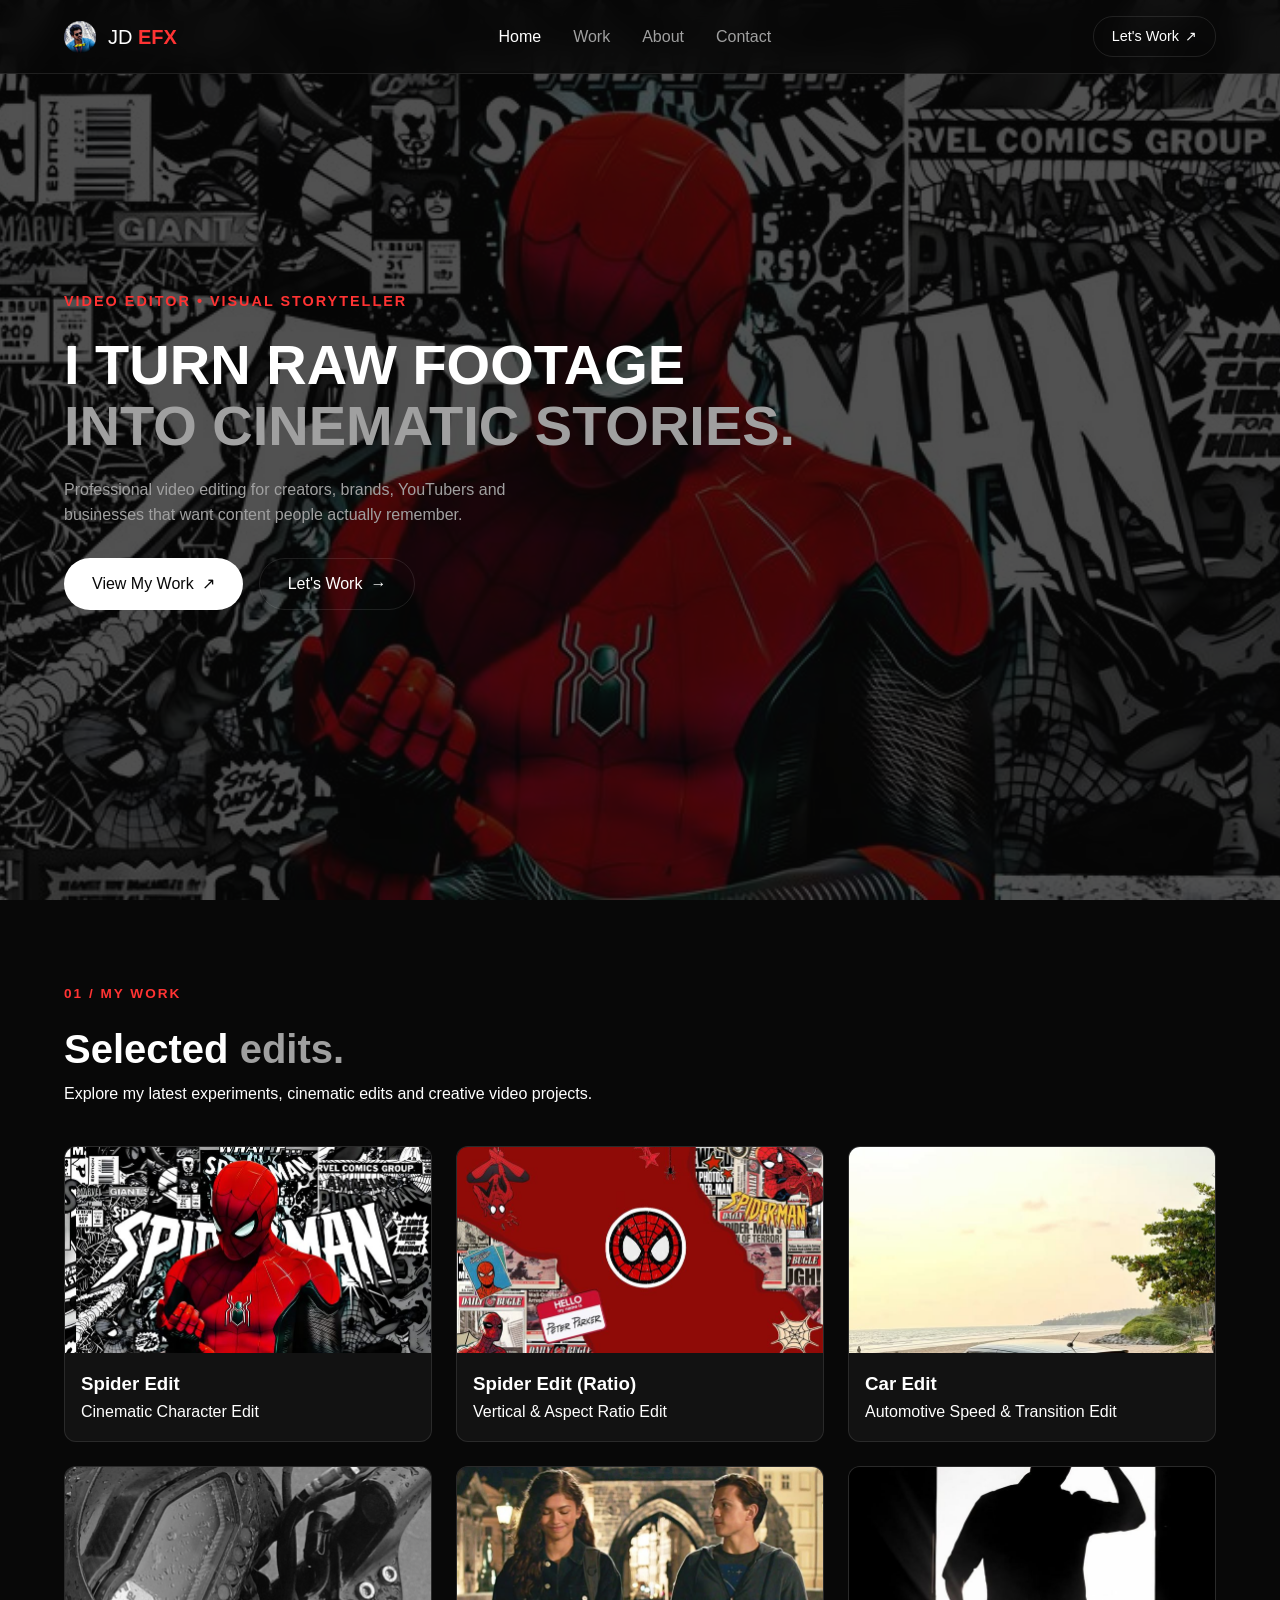
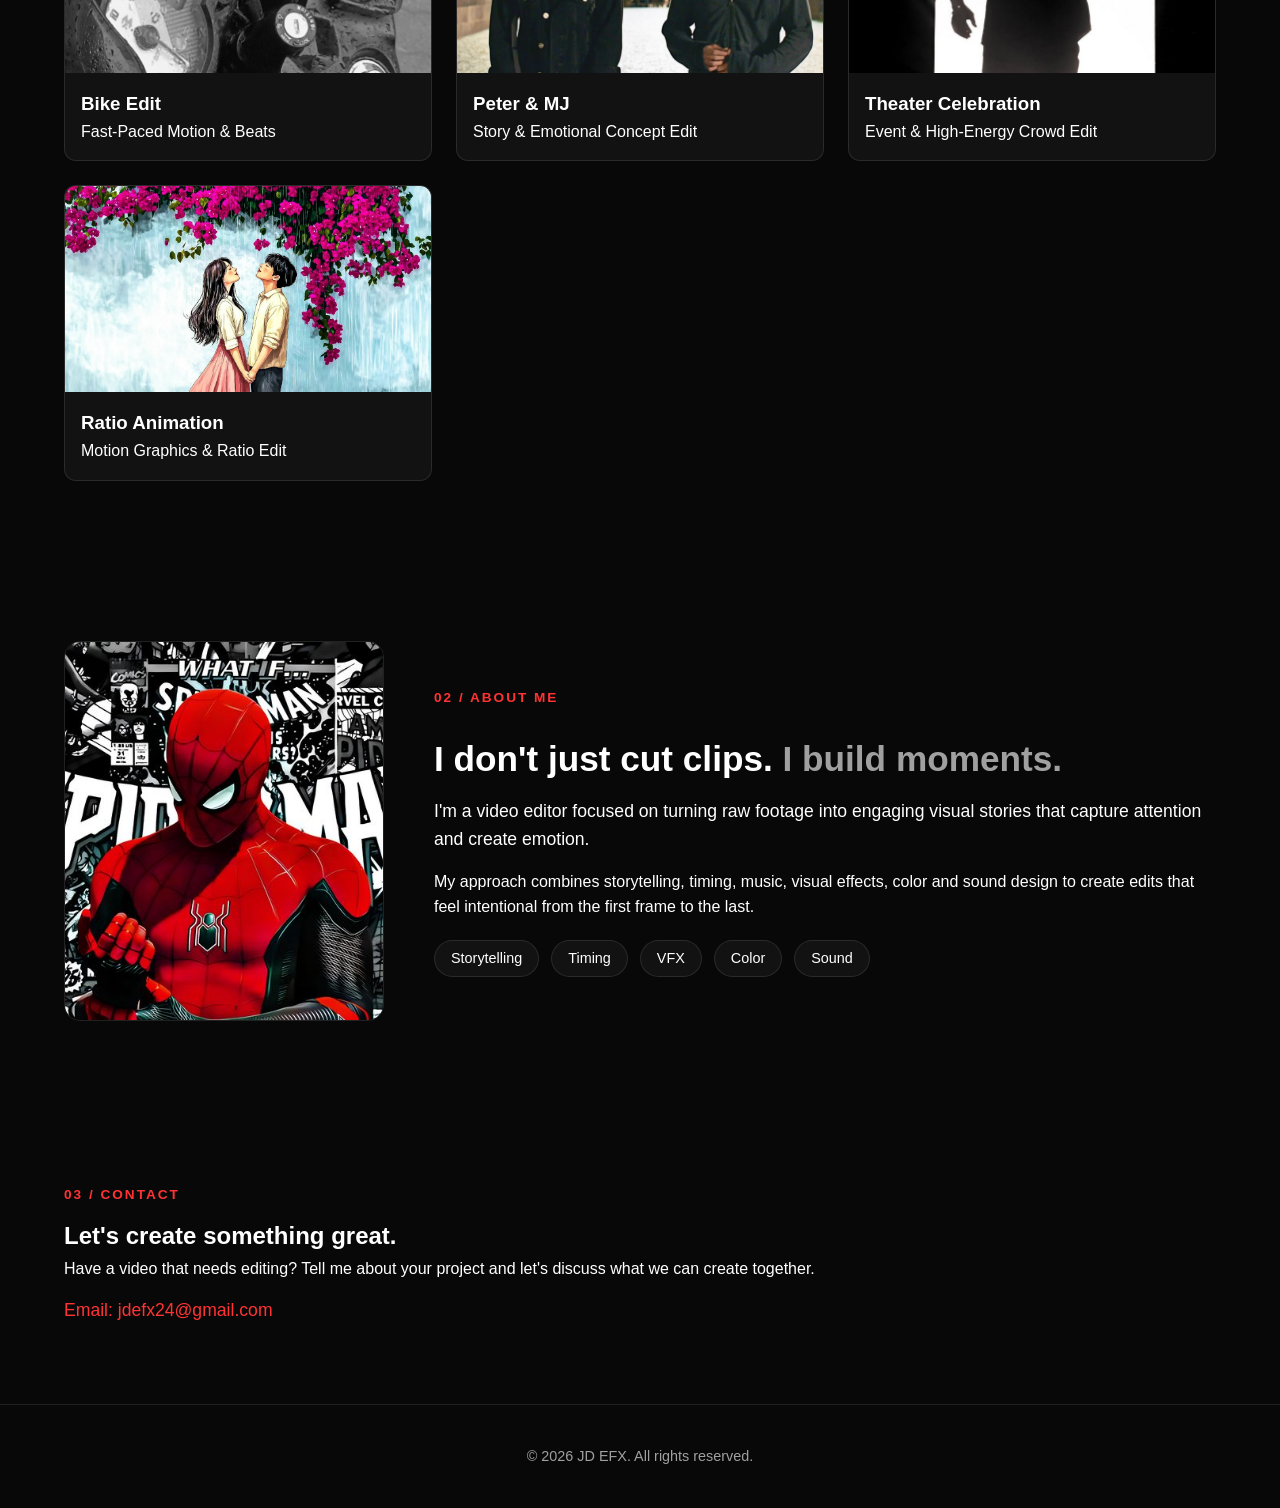
==== index.html @ 3ddc5d48 "My first upload" ====
<!DOCTYPE html>
<html lang="en">
<head>
    <meta charset="UTF-8">
    <meta name="viewport" content="width=device-width, initial-scale=1.0">
    <meta name="description" content="Professional video editor portfolio showcasing cinematic edits, reels, VFX, YouTube editing and visual storytelling.">
    <meta name="theme-color" content="#080808">
    <title>JD EFX — Video Editor & Visual Storyteller</title>
    <link rel="stylesheet" href="style.css">
</head>

<body>

    <!-- PRELOADER -->
    <div class="preloader" id="preloader">
        <div class="loader">
            <span></span>
            <span></span>
            <span></span>
        </div>
    </div>

    <!-- NAVIGATION -->
    <header class="site-header">
        <nav class="navbar container" aria-label="Main navigation">
            <a href="#home" class="brand">
                <img src="images/logo.png" alt="JD EFX Logo" class="brand-logo" onerror="this.style.display='none'">
                <span class="brand-name">JD <strong>EFX</strong></span>
            </a>

            <div class="nav-links" id="navLinks">
                <a href="#home" class="nav-link active">Home</a>
                <a href="#work" class="nav-link">Work</a>
                <a href="#about" class="nav-link">About</a>
                <a href="#contact" class="nav-link">Contact</a>
            </div>

            <a href="#contact" class="nav-cta">
                Let's Work <span>↗</span>
            </a>
        </nav>
    </header>

    <main>
        <!-- HERO SECTION -->
        <section class="hero" id="home">
            <div class="hero-video">
                <video autoplay muted loop playsinline preload="metadata" poster="images/thumbnails/spideredit.jpg">
                    <source src="videos/spideredit.mp4" type="video/mp4">
                </video>
            </div>
            <div class="hero-overlay"></div>

            <div class="hero-content container">
                <div class="hero-eyebrow">
                    VIDEO EDITOR • VISUAL STORYTELLER
                </div>

                <h1 class="hero-title">
                    I TURN RAW FOOTAGE
                    <span>INTO CINEMATIC STORIES.</span>
                </h1>

                <p class="hero-description">
                    Professional video editing for creators, brands, YouTubers and businesses that want content people actually remember.
                </p>

                <div class="hero-actions">
                    <a href="#work" class="btn btn-primary">
                        View My Work <span>↗</span>
                    </a>
                    <a href="#contact" class="btn btn-outline">
                        Let's Work <span>→</span>
                    </a>
                </div>
            </div>
        </section>

        <!-- PORTFOLIO / WORK -->
        <section class="section portfolio-section" id="work">
            <div class="container">
                <div class="section-heading">
                    <div>
                        <span class="section-label">01 / MY WORK</span>
                        <h2>Selected <span>edits.</span></h2>
                    </div>
                    <p>Explore my latest experiments, cinematic edits and creative video projects.</p>
                </div>

                <!-- Portfolio Grid -->
                <div class="portfolio-grid">
                    
                    <!-- 1. Spider Edit -->
                    <article class="video-card">
                        <div class="video-card-media video-trigger" data-video="videos/spideredit.mp4" data-title="Spider Edit">
                            <img src="images/thumbnails/spideredit.jpg" alt="Spider Edit thumbnail" loading="lazy">
                            <div class="card-play">▶</div>
                        </div>
                        <div class="video-card-info">
                            <div>
                                <h3>Spider Edit</h3>
                                <p>Cinematic Character Edit</p>
                            </div>
                        </div>
                    </article>

                    <!-- 2. Spider Edit Ratio -->
                    <article class="video-card">
                        <div class="video-card-media video-trigger" data-video="videos/spidereditratio.mp4" data-title="Spider Edit (Ratio)">
                            <img src="images/thumbnails/spidereditratio.jpg" alt="Spider Edit Ratio thumbnail" loading="lazy">
                            <div class="card-play">▶</div>
                        </div>
                        <div class="video-card-info">
                            <div>
                                <h3>Spider Edit (Ratio)</h3>
                                <p>Vertical & Aspect Ratio Edit</p>
                            </div>
                        </div>
                    </article>

                    <!-- 3. Car Edit -->
                    <article class="video-card">
                        <div class="video-card-media video-trigger" data-video="videos/caredit.mp4" data-title="Car Edit">
                            <img src="images/thumbnails/caredit.jpg" alt="Car Edit thumbnail" loading="lazy">
                            <div class="card-play">▶</div>
                        </div>
                        <div class="video-card-info">
                            <div>
                                <h3>Car Edit</h3>
                                <p>Automotive Speed & Transition Edit</p>
                            </div>
                        </div>
                    </article>

                    <!-- 4. Bike Edit -->
                    <article class="video-card">
                        <div class="video-card-media video-trigger" data-video="videos/bikeedit.mp4" data-title="Bike Edit">
                            <img src="images/thumbnails/bikeedit.jpg" alt="Bike Edit thumbnail" loading="lazy">
                            <div class="card-play">▶</div>
                        </div>
                        <div class="video-card-info">
                            <div>
                                <h3>Bike Edit</h3>
                                <p>Fast-Paced Motion & Beats</p>
                            </div>
                        </div>
                    </article>

                    <!-- 5. Peter & MJ -->
                    <article class="video-card">
                        <div class="video-card-media video-trigger" data-video="videos/peterandmj.mp4" data-title="Peter & MJ">
                            <img src="images/thumbnails/peterandmj.jpg" alt="Peter and MJ thumbnail" loading="lazy">
                            <div class="card-play">▶</div>
                        </div>
                        <div class="video-card-info">
                            <div>
                                <h3>Peter & MJ</h3>
                                <p>Story & Emotional Concept Edit</p>
                            </div>
                        </div>
                    </article>

                    <!-- 6. Jananayagan Celebration -->
                    <article class="video-card">
                        <div class="video-card-media video-trigger" data-video="videos/jananayagantheatercelebration.mp4" data-title="Jananayagan Celebration">
                            <img src="images/thumbnails/jananayagantheatercelebration.jpg" alt="Theater Celebration thumbnail" loading="lazy">
                            <div class="card-play">▶</div>
                        </div>
                        <div class="video-card-info">
                            <div>
                                <h3>Theater Celebration</h3>
                                <p>Event & High-Energy Crowd Edit</p>
                            </div>
                        </div>
                    </article>

                    <!-- 7. Ratio Animation -->
                    <article class="video-card">
                        <div class="video-card-media video-trigger" data-video="videos/ratioanimation.mp4" data-title="Ratio Animation">
                            <img src="images/thumbnails/ratioanimation.jpg" alt="Ratio Animation thumbnail" loading="lazy">
                            <div class="card-play">▶</div>
                        </div>
                        <div class="video-card-info">
                            <div>
                                <h3>Ratio Animation</h3>
                                <p>Motion Graphics & Ratio Edit</p>
                            </div>
                        </div>
                    </article>

                </div>
            </div>
        </section>

        <!-- ABOUT SECTION -->
        <section class="section about-section" id="about">
            <div class="container about-grid">
                <div class="about-visual">
                    <div class="about-image">
                        <img src="images/thumbnails/spideredit.jpg" alt="Video editor profile photo" loading="lazy">
                    </div>
                </div>

                <div class="about-content">
                    <span class="section-label">02 / ABOUT ME</span>
                    <h2>I don't just cut clips. <span>I build moments.</span></h2>
                    <p class="about-lead">I'm a video editor focused on turning raw footage into engaging visual stories that capture attention and create emotion.</p>
                    <p>My approach combines storytelling, timing, music, visual effects, color and sound design to create edits that feel intentional from the first frame to the last.</p>
                    
                    <div class="about-skills">
                        <span>Storytelling</span>
                        <span>Timing</span>
                        <span>VFX</span>
                        <span>Color</span>
                        <span>Sound</span>
                    </div>
                </div>
            </div>
        </section>

        <!-- CONTACT SECTION -->
        <section class="section contact-section" id="contact">
            <div class="container contact-grid">
                <div class="contact-info">
                    <span class="section-label">03 / CONTACT</span>
                    <h2>Let's create <span>something great.</span></h2>
                    <p>Have a video that needs editing? Tell me about your project and let's discuss what we can create together.</p>

                    <div class="contact-details">
                        <a href="mailto:jdefx24@gmail.com">
                            <span>Email:</span> jdefx24@gmail.com
                        </a>
                    </div>
                </div>
            </div>
        </section>
    </main>

    <!-- FOOTER -->
    <footer class="footer">
        <div class="container">
            <p>© 2026 JD EFX. All rights reserved.</p>
        </div>
    </footer>

    <!-- VIDEO MODAL -->
    <div class="video-modal" id="videoModal" aria-hidden="true">
        <div class="modal-backdrop" id="modalBackdrop"></div>
        <div class="modal-container" role="dialog" aria-modal="true" aria-labelledby="modalTitle">
            <div class="modal-header">
                <h2 id="modalTitle">Video Project</h2>
                <button class="modal-close" id="modalClose" aria-label="Close video" type="button">×</button>
            </div>
            <div class="modal-video-wrapper">
                <video id="modalVideo" controls playsinline preload="metadata">
                    <source src="" type="video/mp4">
                    Your browser does not support the video tag.
                </video>
            </div>
        </div>
    </div>

    <script src="script.js" defer></script>
</body>
</html>
---- style.css ----
:root {
    --bg-main: #080808;
    --bg-card: #121212;
    --text-primary: #ffffff;
    --text-secondary: #a0a0a0;
    --accent: #ff3333;
    --border-color: rgba(255, 255, 255, 0.1);
    --font-main: -apple-system, BlinkMacSystemFont, 'Segoe UI', Roboto, Oxygen, sans-serif;
    --transition-fast: 0.2s ease;
    --transition-normal: 0.3s ease;
}

*, *::before, *::after {
    box-sizing: border-box;
    margin: 0;
    padding: 0;
}

html {
    scroll-behavior: smooth;
    font-size: 16px;
}

body {
    background-color: var(--bg-main);
    color: var(--text-primary);
    font-family: var(--font-main);
    line-height: 1.6;
    overflow-x: hidden;
}

a {
    color: inherit;
    text-decoration: none;
}

img, video {
    max-width: 100%;
    height: auto;
    display: block;
}

button {
    cursor: pointer;
    border: none;
    background: none;
    font-family: inherit;
    color: inherit;
}

.container {
    width: 100%;
    max-width: 1200px;
    margin: 0 auto;
    padding: 0 24px;
}

.section {
    padding: 80px 0;
}

.section-label {
    display: inline-block;
    font-size: 0.85rem;
    letter-spacing: 2px;
    color: var(--accent);
    margin-bottom: 12px;
    font-weight: 600;
}

.section-heading h2 {
    font-size: 2.5rem;
    font-weight: 700;
}

.section-heading h2 span {
    color: var(--text-secondary);
}

/* NAVIGATION */
.site-header {
    position: fixed;
    top: 0;
    left: 0;
    width: 100%;
    z-index: 1000;
    background: rgba(8, 8, 8, 0.85);
    backdrop-filter: blur(12px);
    border-bottom: 1px solid var(--border-color);
    padding: 16px 0;
}

.navbar {
    display: flex;
    align-items: center;
    justify-content: space-between;
}

.brand {
    display: flex;
    align-items: center;
    gap: 12px;
}

.brand-logo {
    height: 32px;
    width: auto;
    object-fit: contain;
}

.brand-name {
    font-size: 1.25rem;
    font-weight: 500;
}

.brand-name strong {
    color: var(--accent);
}

.nav-links {
    display: flex;
    gap: 32px;
}

.nav-link {
    color: var(--text-secondary);
    transition: var(--transition-fast);
}

.nav-link:hover, .nav-link.active {
    color: var(--text-primary);
}

.nav-cta {
    display: inline-flex;
    align-items: center;
    gap: 6px;
    padding: 8px 18px;
    border: 1px solid var(--border-color);
    border-radius: 20px;
    font-size: 0.9rem;
    transition: var(--transition-fast);
}

.nav-cta:hover {
    border-color: var(--accent);
    color: var(--accent);
}

/* HERO SECTION */
.hero {
    position: relative;
    height: 100vh;
    min-height: 600px;
    display: flex;
    align-items: center;
}

.hero-video {
    position: absolute;
    inset: 0;
    z-index: 1;
}

.hero-video video {
    width: 100%;
    height: 100%;
    object-fit: cover;
}

.hero-overlay {
    position: absolute;
    inset: 0;
    background: rgba(8, 8, 8, 0.7);
    z-index: 2;
}

.hero-content {
    position: relative;
    z-index: 3;
}

.hero-eyebrow {
    color: var(--accent);
    font-size: 0.9rem;
    letter-spacing: 2px;
    font-weight: 600;
}

.hero-title {
    font-size: 3.5rem;
    font-weight: 800;
    line-height: 1.1;
    margin: 20px 0;
}

.hero-title span {
    display: block;
    color: var(--text-secondary);
}

.hero-description {
    max-width: 500px;
    color: var(--text-secondary);
    margin-bottom: 30px;
}

.hero-actions {
    display: flex;
    gap: 16px;
}

.btn {
    padding: 12px 28px;
    border-radius: 30px;
    font-weight: 500;
    display: inline-flex;
    align-items: center;
    gap: 8px;
    transition: var(--transition-fast);
}

.btn-primary {
    background: var(--text-primary);
    color: var(--bg-main);
}

.btn-primary:hover {
    background: var(--accent);
    color: #fff;
}

.btn-outline {
    border: 1px solid var(--border-color);
}

.btn-outline:hover {
    border-color: var(--text-primary);
}

/* PORTFOLIO GRID */
.portfolio-grid {
    display: grid;
    grid-template-columns: repeat(auto-fill, minmax(300px, 1fr));
    gap: 24px;
    margin-top: 40px;
}

.video-card {
    background: var(--bg-card);
    border-radius: 12px;
    overflow: hidden;
    border: 1px solid var(--border-color);
    transition: var(--transition-normal);
}

.video-card:hover {
    transform: translateY(-6px);
    border-color: rgba(255, 255, 255, 0.3);
}

.video-card-media {
    position: relative;
    aspect-ratio: 16/9;
    cursor: pointer;
    background: #1a1a1a;
}

.video-card-media img {
    width: 100%;
    height: 100%;
    object-fit: cover;
}

.card-play {
    position: absolute;
    inset: 0;
    display: flex;
    align-items: center;
    justify-content: center;
    background: rgba(0, 0, 0, 0.4);
    font-size: 1.5rem;
    opacity: 0;
    transition: var(--transition-fast);
}

.video-card-media:hover .card-play {
    opacity: 1;
}

.video-card-info {
    padding: 16px;
}

/* ABOUT SECTION - PROFILE IMAGE COMPACT FIX */
.about-grid {
    display: grid;
    grid-template-columns: 320px 1fr;
    gap: 50px;
    align-items: center;
}

.about-visual {
    width: 100%;
    max-width: 320px;
    margin: 0 auto;
}

.about-image {
    width: 100%;
    height: 380px;
    border-radius: 16px;
    overflow: hidden;
    border: 1px solid var(--border-color);
}

.about-image img {
    width: 100%;
    height: 100%;
    object-fit: cover;
    object-position: center;
}

.about-content h2 {
    font-size: 2.2rem;
    margin: 10px 0;
}

.about-content h2 span {
    color: var(--text-secondary);
}

.about-lead {
    font-size: 1.1rem;
    margin-bottom: 15px;
}

.about-skills {
    display: flex;
    gap: 12px;
    flex-wrap: wrap;
    margin-top: 20px;
}

.about-skills span {
    background: var(--bg-card);
    padding: 6px 16px;
    border-radius: 20px;
    border: 1px solid var(--border-color);
    font-size: 0.9rem;
}

/* CONTACT & FOOTER */
.contact-details a {
    display: inline-block;
    margin-top: 15px;
    font-size: 1.1rem;
    color: var(--accent);
}

.footer {
    padding: 40px 0;
    border-top: 1px solid var(--border-color);
    text-align: center;
    color: var(--text-secondary);
    font-size: 0.9rem;
}

/* VIDEO MODAL */
.video-modal {
    position: fixed;
    inset: 0;
    z-index: 2000;
    display: flex;
    align-items: center;
    justify-content: center;
    opacity: 0;
    visibility: hidden;
    transition: var(--transition-normal);
}

.video-modal.active {
    opacity: 1;
    visibility: visible;
}

.modal-backdrop {
    position: absolute;
    inset: 0;
    background: rgba(0, 0, 0, 0.85);
    backdrop-filter: blur(8px);
}

.modal-container {
    position: relative;
    z-index: 2001;
    width: 90%;
    max-width: 850px;
    background: var(--bg-card);
    border-radius: 16px;
    overflow: hidden;
    border: 1px solid var(--border-color);
}

.modal-header {
    display: flex;
    justify-content: space-between;
    align-items: center;
    padding: 16px 24px;
    border-bottom: 1px solid var(--border-color);
}

.modal-close {
    font-size: 1.8rem;
    color: var(--text-secondary);
}

.modal-video-wrapper video {
    width: 100%;
    max-height: 70vh;
    display: block;
    background: #000;
}

/* RESPONSIVE DESIGN */
@media (max-width: 850px) {
    .about-grid {
        grid-template-columns: 1fr;
    }

    .about-visual {
        max-width: 280px;
    }

    .about-image {
        height: 320px;
    }

    .hero-title {
        font-size: 2.5rem;
    }

    .nav-links {
        display: none;
    }
}
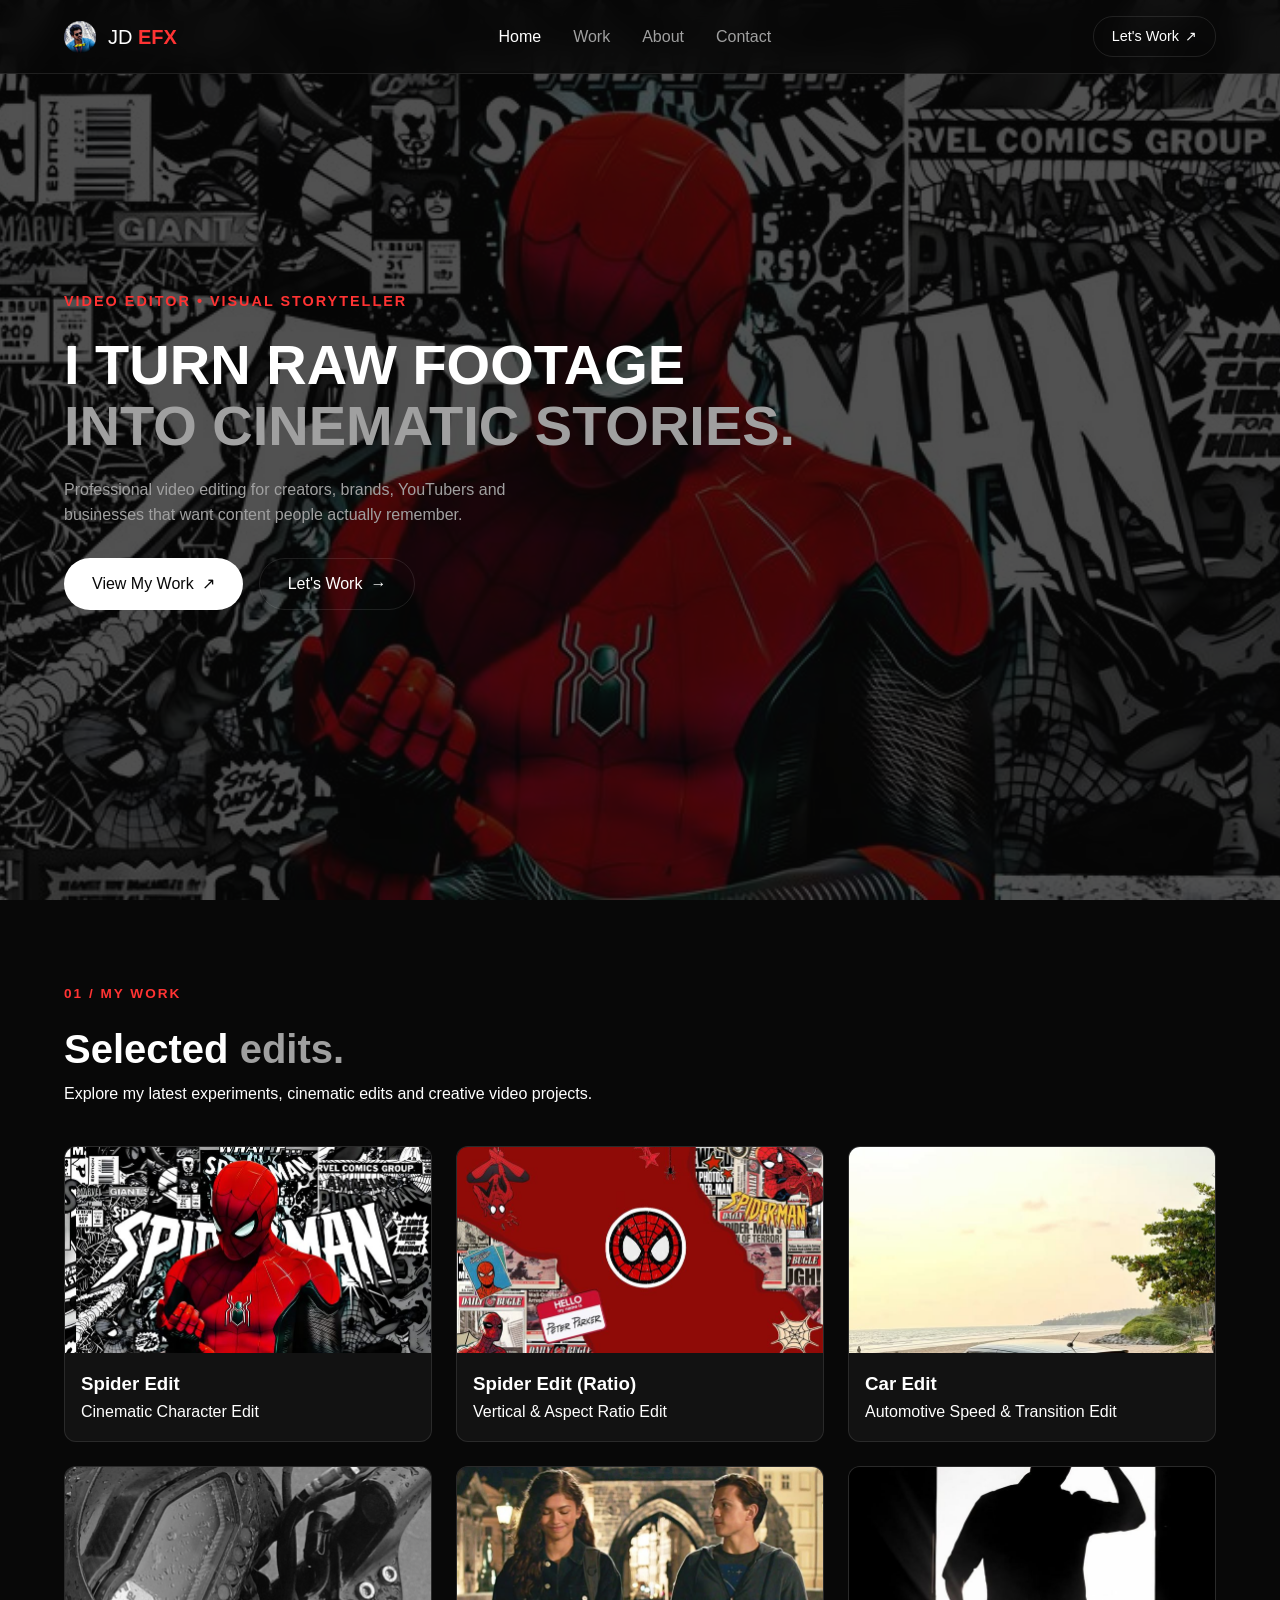
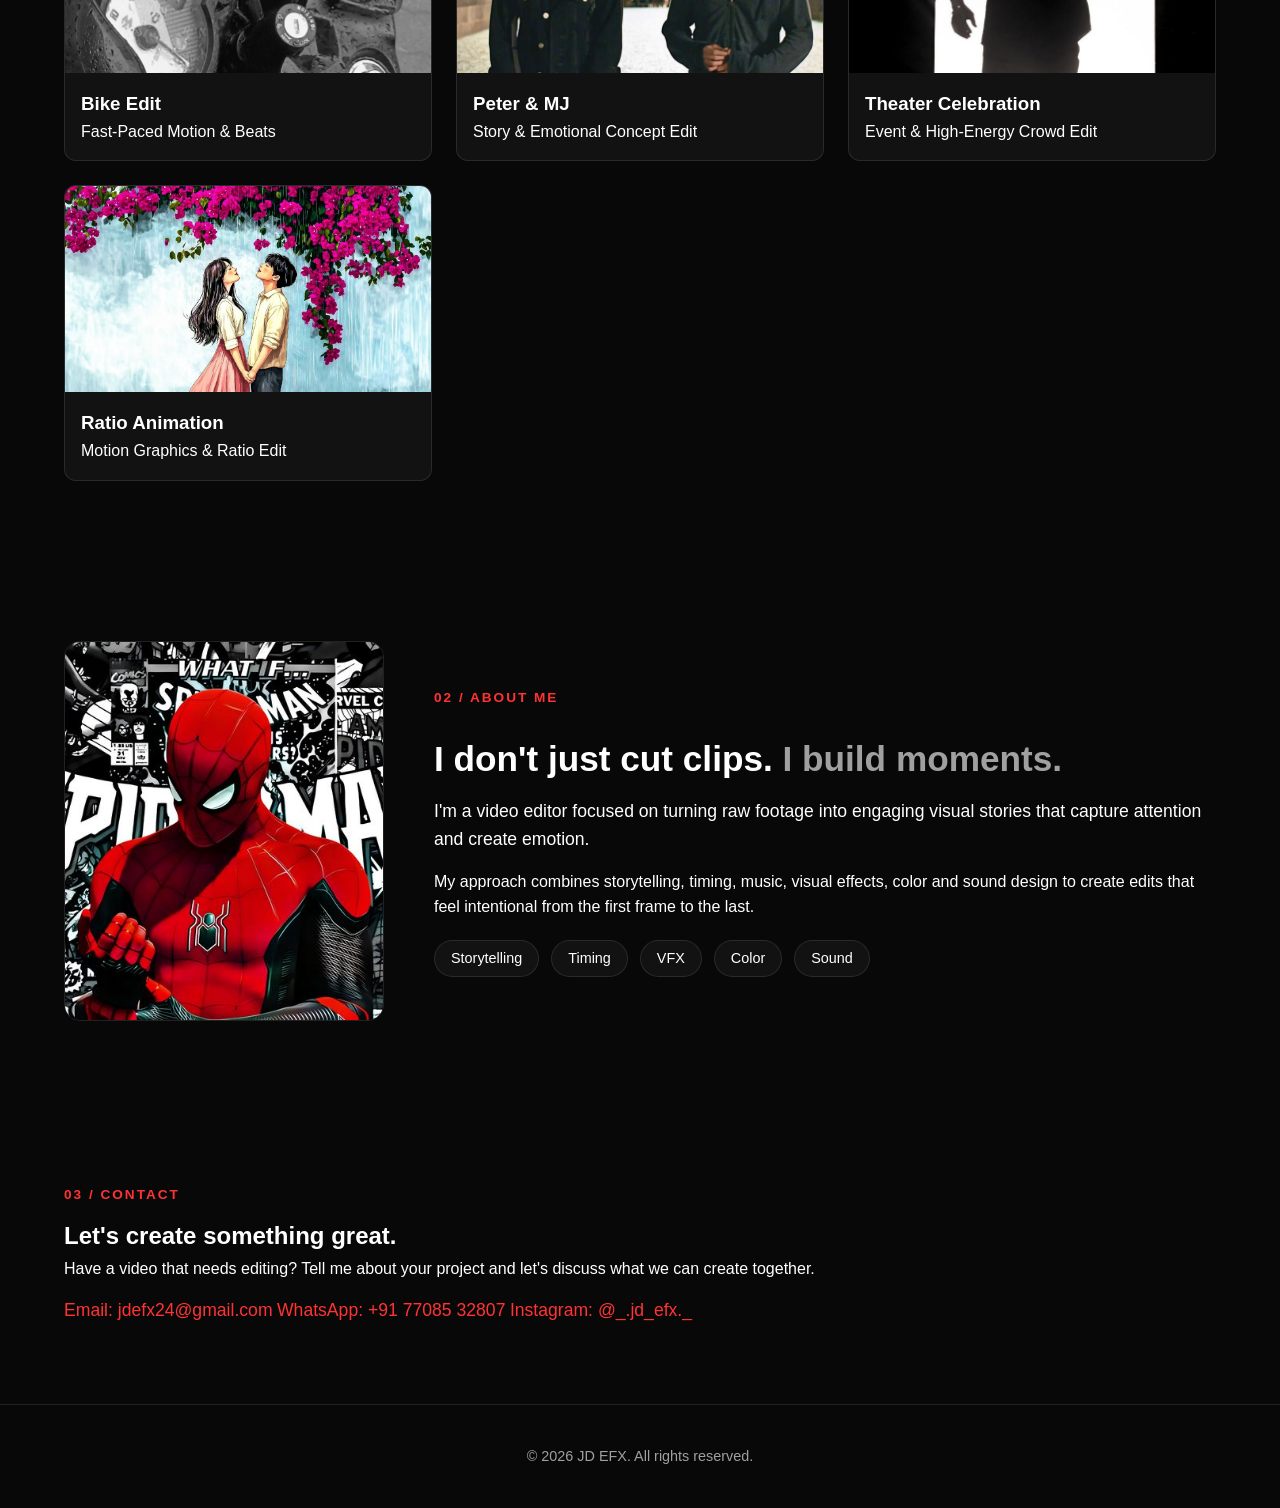
==== commit 79a10d82: "Add files via upload" ====
--- a/index.html
+++ b/index.html
@@ -1,265 +1,289 @@
-<!DOCTYPE html>
-<html lang="en">
-<head>
-    <meta charset="UTF-8">
-    <meta name="viewport" content="width=device-width, initial-scale=1.0">
-    <meta name="description" content="Professional video editor portfolio showcasing cinematic edits, reels, VFX, YouTube editing and visual storytelling.">
-    <meta name="theme-color" content="#080808">
-    <title>JD EFX — Video Editor & Visual Storyteller</title>
-    <link rel="stylesheet" href="style.css">
-</head>
-
-<body>
-
-    <!-- PRELOADER -->
-    <div class="preloader" id="preloader">
-        <div class="loader">
-            <span></span>
-            <span></span>
-            <span></span>
-        </div>
-    </div>
-
-    <!-- NAVIGATION -->
-    <header class="site-header">
-        <nav class="navbar container" aria-label="Main navigation">
-            <a href="#home" class="brand">
-                <img src="images/logo.png" alt="JD EFX Logo" class="brand-logo" onerror="this.style.display='none'">
-                <span class="brand-name">JD <strong>EFX</strong></span>
-            </a>
-
-            <div class="nav-links" id="navLinks">
-                <a href="#home" class="nav-link active">Home</a>
-                <a href="#work" class="nav-link">Work</a>
-                <a href="#about" class="nav-link">About</a>
-                <a href="#contact" class="nav-link">Contact</a>
-            </div>
-
-            <a href="#contact" class="nav-cta">
-                Let's Work <span>↗</span>
-            </a>
-        </nav>
-    </header>
-
-    <main>
-        <!-- HERO SECTION -->
-        <section class="hero" id="home">
-            <div class="hero-video">
-                <video autoplay muted loop playsinline preload="metadata" poster="images/thumbnails/spideredit.jpg">
-                    <source src="videos/spideredit.mp4" type="video/mp4">
-                </video>
-            </div>
-            <div class="hero-overlay"></div>
-
-            <div class="hero-content container">
-                <div class="hero-eyebrow">
-                    VIDEO EDITOR • VISUAL STORYTELLER
-                </div>
-
-                <h1 class="hero-title">
-                    I TURN RAW FOOTAGE
-                    <span>INTO CINEMATIC STORIES.</span>
-                </h1>
-
-                <p class="hero-description">
-                    Professional video editing for creators, brands, YouTubers and businesses that want content people actually remember.
-                </p>
-
-                <div class="hero-actions">
-                    <a href="#work" class="btn btn-primary">
-                        View My Work <span>↗</span>
-                    </a>
-                    <a href="#contact" class="btn btn-outline">
-                        Let's Work <span>→</span>
-                    </a>
-                </div>
-            </div>
-        </section>
-
-        <!-- PORTFOLIO / WORK -->
-        <section class="section portfolio-section" id="work">
-            <div class="container">
-                <div class="section-heading">
-                    <div>
-                        <span class="section-label">01 / MY WORK</span>
-                        <h2>Selected <span>edits.</span></h2>
-                    </div>
-                    <p>Explore my latest experiments, cinematic edits and creative video projects.</p>
-                </div>
-
-                <!-- Portfolio Grid -->
-                <div class="portfolio-grid">
-                    
-                    <!-- 1. Spider Edit -->
-                    <article class="video-card">
-                        <div class="video-card-media video-trigger" data-video="videos/spideredit.mp4" data-title="Spider Edit">
-                            <img src="images/thumbnails/spideredit.jpg" alt="Spider Edit thumbnail" loading="lazy">
-                            <div class="card-play">▶</div>
-                        </div>
-                        <div class="video-card-info">
-                            <div>
-                                <h3>Spider Edit</h3>
-                                <p>Cinematic Character Edit</p>
-                            </div>
-                        </div>
-                    </article>
-
-                    <!-- 2. Spider Edit Ratio -->
-                    <article class="video-card">
-                        <div class="video-card-media video-trigger" data-video="videos/spidereditratio.mp4" data-title="Spider Edit (Ratio)">
-                            <img src="images/thumbnails/spidereditratio.jpg" alt="Spider Edit Ratio thumbnail" loading="lazy">
-                            <div class="card-play">▶</div>
-                        </div>
-                        <div class="video-card-info">
-                            <div>
-                                <h3>Spider Edit (Ratio)</h3>
-                                <p>Vertical & Aspect Ratio Edit</p>
-                            </div>
-                        </div>
-                    </article>
-
-                    <!-- 3. Car Edit -->
-                    <article class="video-card">
-                        <div class="video-card-media video-trigger" data-video="videos/caredit.mp4" data-title="Car Edit">
-                            <img src="images/thumbnails/caredit.jpg" alt="Car Edit thumbnail" loading="lazy">
-                            <div class="card-play">▶</div>
-                        </div>
-                        <div class="video-card-info">
-                            <div>
-                                <h3>Car Edit</h3>
-                                <p>Automotive Speed & Transition Edit</p>
-                            </div>
-                        </div>
-                    </article>
-
-                    <!-- 4. Bike Edit -->
-                    <article class="video-card">
-                        <div class="video-card-media video-trigger" data-video="videos/bikeedit.mp4" data-title="Bike Edit">
-                            <img src="images/thumbnails/bikeedit.jpg" alt="Bike Edit thumbnail" loading="lazy">
-                            <div class="card-play">▶</div>
-                        </div>
-                        <div class="video-card-info">
-                            <div>
-                                <h3>Bike Edit</h3>
-                                <p>Fast-Paced Motion & Beats</p>
-                            </div>
-                        </div>
-                    </article>
-
-                    <!-- 5. Peter & MJ -->
-                    <article class="video-card">
-                        <div class="video-card-media video-trigger" data-video="videos/peterandmj.mp4" data-title="Peter & MJ">
-                            <img src="images/thumbnails/peterandmj.jpg" alt="Peter and MJ thumbnail" loading="lazy">
-                            <div class="card-play">▶</div>
-                        </div>
-                        <div class="video-card-info">
-                            <div>
-                                <h3>Peter & MJ</h3>
-                                <p>Story & Emotional Concept Edit</p>
-                            </div>
-                        </div>
-                    </article>
-
-                    <!-- 6. Jananayagan Celebration -->
-                    <article class="video-card">
-                        <div class="video-card-media video-trigger" data-video="videos/jananayagantheatercelebration.mp4" data-title="Jananayagan Celebration">
-                            <img src="images/thumbnails/jananayagantheatercelebration.jpg" alt="Theater Celebration thumbnail" loading="lazy">
-                            <div class="card-play">▶</div>
-                        </div>
-                        <div class="video-card-info">
-                            <div>
-                                <h3>Theater Celebration</h3>
-                                <p>Event & High-Energy Crowd Edit</p>
-                            </div>
-                        </div>
-                    </article>
-
-                    <!-- 7. Ratio Animation -->
-                    <article class="video-card">
-                        <div class="video-card-media video-trigger" data-video="videos/ratioanimation.mp4" data-title="Ratio Animation">
-                            <img src="images/thumbnails/ratioanimation.jpg" alt="Ratio Animation thumbnail" loading="lazy">
-                            <div class="card-play">▶</div>
-                        </div>
-                        <div class="video-card-info">
-                            <div>
-                                <h3>Ratio Animation</h3>
-                                <p>Motion Graphics & Ratio Edit</p>
-                            </div>
-                        </div>
-                    </article>
-
-                </div>
-            </div>
-        </section>
-
-        <!-- ABOUT SECTION -->
-        <section class="section about-section" id="about">
-            <div class="container about-grid">
-                <div class="about-visual">
-                    <div class="about-image">
-                        <img src="images/thumbnails/spideredit.jpg" alt="Video editor profile photo" loading="lazy">
-                    </div>
-                </div>
-
-                <div class="about-content">
-                    <span class="section-label">02 / ABOUT ME</span>
-                    <h2>I don't just cut clips. <span>I build moments.</span></h2>
-                    <p class="about-lead">I'm a video editor focused on turning raw footage into engaging visual stories that capture attention and create emotion.</p>
-                    <p>My approach combines storytelling, timing, music, visual effects, color and sound design to create edits that feel intentional from the first frame to the last.</p>
-                    
-                    <div class="about-skills">
-                        <span>Storytelling</span>
-                        <span>Timing</span>
-                        <span>VFX</span>
-                        <span>Color</span>
-                        <span>Sound</span>
-                    </div>
-                </div>
-            </div>
-        </section>
-
-        <!-- CONTACT SECTION -->
-        <section class="section contact-section" id="contact">
-            <div class="container contact-grid">
-                <div class="contact-info">
-                    <span class="section-label">03 / CONTACT</span>
-                    <h2>Let's create <span>something great.</span></h2>
-                    <p>Have a video that needs editing? Tell me about your project and let's discuss what we can create together.</p>
-
-                    <div class="contact-details">
-                        <a href="mailto:jdefx24@gmail.com">
-                            <span>Email:</span> jdefx24@gmail.com
-                        </a>
-                    </div>
-                </div>
-            </div>
-        </section>
-    </main>
-
-    <!-- FOOTER -->
-    <footer class="footer">
-        <div class="container">
-            <p>© 2026 JD EFX. All rights reserved.</p>
-        </div>
-    </footer>
-
-    <!-- VIDEO MODAL -->
-    <div class="video-modal" id="videoModal" aria-hidden="true">
-        <div class="modal-backdrop" id="modalBackdrop"></div>
-        <div class="modal-container" role="dialog" aria-modal="true" aria-labelledby="modalTitle">
-            <div class="modal-header">
-                <h2 id="modalTitle">Video Project</h2>
-                <button class="modal-close" id="modalClose" aria-label="Close video" type="button">×</button>
-            </div>
-            <div class="modal-video-wrapper">
-                <video id="modalVideo" controls playsinline preload="metadata">
-                    <source src="" type="video/mp4">
-                    Your browser does not support the video tag.
-                </video>
-            </div>
-        </div>
-    </div>
-
-    <script src="script.js" defer></script>
-</body>
+<!DOCTYPE html>
+<html lang="en">
+<head>
+    <meta charset="UTF-8">
+    <meta name="viewport" content="width=device-width, initial-scale=1.0">
+    <meta name="theme-color" content="#080808">
+
+    <!-- SEO Meta Tags -->
+    <title>JD EFX — Video Editor & Visual Storyteller</title>
+    <meta name="description" content="Official portfolio of JD EFX. Professional video editing for creators, brands, and YouTubers showcasing cinematic edits, reels, VFX, and visual storytelling.">
+    <meta name="keywords" content="JD EFX, jdefx, JD EFX website, JD EFX video editor, JD EFX portfolio, video editing, cinematic edits">
+    <meta name="author" content="JD EFX">
+    <meta name="robots" content="index, follow">
+
+    <!-- Open Graph (Social Media Sharing) -->
+    <meta property="og:title" content="JD EFX — Video Editor & Visual Storyteller">
+    <meta property="og:description" content="Explore cinematic edits, VFX, and visual storytelling projects by JD EFX.">
+    <meta property="og:type" content="website">
+    <meta property="og:url" content="https://jdefx.com">
+    <meta property="og:image" content="images/thumbnails/spideredit.jpg">
+
+    <link rel="stylesheet" href="style.css">
+</head>
+
+<body>
+
+    <!-- PRELOADER -->
+    <div class="preloader" id="preloader">
+        <div class="loader">
+            <span></span>
+            <span></span>
+            <span></span>
+        </div>
+    </div>
+
+    <!-- NAVIGATION -->
+    <header class="site-header">
+        <nav class="navbar container" aria-label="Main navigation">
+            <a href="#home" class="brand">
+                <img src="images/logo.png" alt="JD EFX Logo" class="brand-logo" onerror="this.style.display='none'">
+                <span class="brand-name">JD <strong>EFX</strong></span>
+            </a>
+
+            <div class="nav-links" id="navLinks">
+                <a href="#home" class="nav-link active">Home</a>
+                <a href="#work" class="nav-link">Work</a>
+                <a href="#about" class="nav-link">About</a>
+                <a href="#contact" class="nav-link">Contact</a>
+            </div>
+
+            <a href="#contact" class="nav-cta">
+                Let's Work <span>↗</span>
+            </a>
+        </nav>
+    </header>
+
+    <main>
+        <!-- HERO SECTION -->
+        <section class="hero" id="home">
+            <div class="hero-video">
+                <video autoplay muted loop playsinline preload="metadata" poster="images/thumbnails/spideredit.jpg">
+                    <source src="videos/spideredit.mp4" type="video/mp4">
+                </video>
+            </div>
+            <div class="hero-overlay"></div>
+
+            <div class="hero-content container">
+                <div class="hero-eyebrow">
+                    VIDEO EDITOR • VISUAL STORYTELLER
+                </div>
+
+                <h1 class="hero-title">
+                    I TURN RAW FOOTAGE
+                    <span>INTO CINEMATIC STORIES.</span>
+                </h1>
+
+                <p class="hero-description">
+                    Professional video editing for creators, brands, YouTubers and businesses that want content people actually remember.
+                </p>
+
+                <div class="hero-actions">
+                    <a href="#work" class="btn btn-primary">
+                        View My Work <span>↗</span>
+                    </a>
+                    <a href="#contact" class="btn btn-outline">
+                        Let's Work <span>→</span>
+                    </a>
+                </div>
+            </div>
+        </section>
+
+        <!-- PORTFOLIO / WORK -->
+        <section class="section portfolio-section" id="work">
+            <div class="container">
+                <div class="section-heading">
+                    <div>
+                        <span class="section-label">01 / MY WORK</span>
+                        <h2>Selected <span>edits.</span></h2>
+                    </div>
+                    <p>Explore my latest experiments, cinematic edits and creative video projects.</p>
+                </div>
+
+                <!-- Portfolio Grid -->
+                <div class="portfolio-grid">
+                    
+                    <!-- 1. Spider Edit -->
+                    <article class="video-card">
+                        <div class="video-card-media video-trigger" data-video="videos/spideredit.mp4" data-title="Spider Edit">
+                            <img src="images/thumbnails/spideredit.jpg" alt="Spider Edit thumbnail" loading="lazy">
+                            <div class="card-play">▶</div>
+                        </div>
+                        <div class="video-card-info">
+                            <div>
+                                <h3>Spider Edit</h3>
+                                <p>Cinematic Character Edit</p>
+                            </div>
+                        </div>
+                    </article>
+
+                    <!-- 2. Spider Edit Ratio -->
+                    <article class="video-card">
+                        <div class="video-card-media video-trigger" data-video="videos/spidereditratio.mp4" data-title="Spider Edit (Ratio)">
+                            <img src="images/thumbnails/spidereditratio.jpg" alt="Spider Edit Ratio thumbnail" loading="lazy">
+                            <div class="card-play">▶</div>
+                        </div>
+                        <div class="video-card-info">
+                            <div>
+                                <h3>Spider Edit (Ratio)</h3>
+                                <p>Vertical & Aspect Ratio Edit</p>
+                            </div>
+                        </div>
+                    </article>
+
+                    <!-- 3. Car Edit -->
+                    <article class="video-card">
+                        <div class="video-card-media video-trigger" data-video="videos/caredit.mp4" data-title="Car Edit">
+                            <img src="images/thumbnails/caredit.jpg" alt="Car Edit thumbnail" loading="lazy">
+                            <div class="card-play">▶</div>
+                        </div>
+                        <div class="video-card-info">
+                            <div>
+                                <h3>Car Edit</h3>
+                                <p>Automotive Speed & Transition Edit</p>
+                            </div>
+                        </div>
+                    </article>
+
+                    <!-- 4. Bike Edit -->
+                    <article class="video-card">
+                        <div class="video-card-media video-trigger" data-video="videos/bikeedit.mp4" data-title="Bike Edit">
+                            <img src="images/thumbnails/bikeedit.jpg" alt="Bike Edit thumbnail" loading="lazy">
+                            <div class="card-play">▶</div>
+                        </div>
+                        <div class="video-card-info">
+                            <div>
+                                <h3>Bike Edit</h3>
+                                <p>Fast-Paced Motion & Beats</p>
+                            </div>
+                        </div>
+                    </article>
+
+                    <!-- 5. Peter & MJ -->
+                    <article class="video-card">
+                        <div class="video-card-media video-trigger" data-video="videos/peterandmj.mp4" data-title="Peter & MJ">
+                            <img src="images/thumbnails/peterandmj.jpg" alt="Peter and MJ thumbnail" loading="lazy">
+                            <div class="card-play">▶</div>
+                        </div>
+                        <div class="video-card-info">
+                            <div>
+                                <h3>Peter & MJ</h3>
+                                <p>Story & Emotional Concept Edit</p>
+                            </div>
+                        </div>
+                    </article>
+
+                    <!-- 6. Jananayagan Celebration -->
+                    <article class="video-card">
+                        <div class="video-card-media video-trigger" data-video="videos/jananayagantheatercelebration.mp4" data-title="Jananayagan Celebration">
+                            <img src="images/thumbnails/jananayagantheatercelebration.jpg" alt="Theater Celebration thumbnail" loading="lazy">
+                            <div class="card-play">▶</div>
+                        </div>
+                        <div class="video-card-info">
+                            <div>
+                                <h3>Theater Celebration</h3>
+                                <p>Event & High-Energy Crowd Edit</p>
+                            </div>
+                        </div>
+                    </article>
+
+                    <!-- 7. Ratio Animation -->
+                    <article class="video-card">
+                        <div class="video-card-media video-trigger" data-video="videos/ratioanimation.mp4" data-title="Ratio Animation">
+                            <img src="images/thumbnails/ratioanimation.jpg" alt="Ratio Animation thumbnail" loading="lazy">
+                            <div class="card-play">▶</div>
+                        </div>
+                        <div class="video-card-info">
+                            <div>
+                                <h3>Ratio Animation</h3>
+                                <p>Motion Graphics & Ratio Edit</p>
+                            </div>
+                        </div>
+                    </article>
+
+                </div>
+            </div>
+        </section>
+
+        <!-- ABOUT SECTION -->
+        <section class="section about-section" id="about">
+            <div class="container about-grid">
+                <div class="about-visual">
+                    <div class="about-image">
+                        <img src="images/thumbnails/spideredit.jpg" alt="Video editor profile photo" loading="lazy">
+                    </div>
+                </div>
+
+                <div class="about-content">
+                    <span class="section-label">02 / ABOUT ME</span>
+                    <h2>I don't just cut clips. <span>I build moments.</span></h2>
+                    <p class="about-lead">I'm a video editor focused on turning raw footage into engaging visual stories that capture attention and create emotion.</p>
+                    <p>My approach combines storytelling, timing, music, visual effects, color and sound design to create edits that feel intentional from the first frame to the last.</p>
+                    
+                    <div class="about-skills">
+                        <span>Storytelling</span>
+                        <span>Timing</span>
+                        <span>VFX</span>
+                        <span>Color</span>
+                        <span>Sound</span>
+                    </div>
+                </div>
+            </div>
+        </section>
+
+        <!-- CONTACT SECTION -->
+        <section class="section contact-section" id="contact">
+            <div class="container contact-grid">
+                <div class="contact-info">
+                    <span class="section-label">03 / CONTACT</span>
+                    <h2>Let's create <span>something great.</span></h2>
+                    <p>Have a video that needs editing? Tell me about your project and let's discuss what we can create together.</p>
+
+                    <div class="contact-details">
+                        <!-- EMAIL LINK -->
+                        <a href="mailto:jdefx24@gmail.com" class="contact-link">
+                            <span>Email:</span> jdefx24@gmail.com
+                        </a>
+
+                        <!-- WHATSAPP DIRECT APP LINK (WITH WEB FALLBACK) -->
+                        <a href="whatsapp://send?phone=917708532807" onclick="window.location.href='https://wa.me/917708532807'; return false;" class="contact-link">
+                            <span>WhatsApp:</span> +91 77085 32807
+                        </a>
+
+                        <!-- INSTAGRAM DIRECT APP LINK (WITH WEB FALLBACK) -->
+                        <a href="instagram://user?username=_.jd_efx._" onclick="window.location.href='https://www.instagram.com/_.jd_efx._/'; return false;" class="contact-link">
+                            <span>Instagram:</span> @_.jd_efx._
+                        </a>
+                    </div>
+                </div>
+            </div>
+        </section>
+    </main>
+
+    <!-- FOOTER -->
+    <footer class="footer">
+        <div class="container">
+            <p>© 2026 JD EFX. All rights reserved.</p>
+        </div>
+    </footer>
+
+    <!-- VIDEO MODAL -->
+    <div class="video-modal" id="videoModal" aria-hidden="true">
+        <div class="modal-backdrop" id="modalBackdrop"></div>
+        <div class="modal-container" role="dialog" aria-modal="true" aria-labelledby="modalTitle">
+            <div class="modal-header">
+                <h2 id="modalTitle">Video Project</h2>
+                <button class="modal-close" id="modalClose" aria-label="Close video" type="button">×</button>
+            </div>
+            <div class="modal-video-wrapper">
+                <video id="modalVideo" controls playsinline preload="metadata">
+                    <source src="" type="video/mp4">
+                    Your browser does not support the video tag.
+                </video>
+            </div>
+        </div>
+    </div>
+
+    <script src="script.js" defer></script>
+</body>
 </html>
--- a/style.css
+++ b/style.css
@@ -1,446 +1,446 @@
-:root {
-    --bg-main: #080808;
-    --bg-card: #121212;
-    --text-primary: #ffffff;
-    --text-secondary: #a0a0a0;
-    --accent: #ff3333;
-    --border-color: rgba(255, 255, 255, 0.1);
-    --font-main: -apple-system, BlinkMacSystemFont, 'Segoe UI', Roboto, Oxygen, sans-serif;
-    --transition-fast: 0.2s ease;
-    --transition-normal: 0.3s ease;
-}
-
-*, *::before, *::after {
-    box-sizing: border-box;
-    margin: 0;
-    padding: 0;
-}
-
-html {
-    scroll-behavior: smooth;
-    font-size: 16px;
-}
-
-body {
-    background-color: var(--bg-main);
-    color: var(--text-primary);
-    font-family: var(--font-main);
-    line-height: 1.6;
-    overflow-x: hidden;
-}
-
-a {
-    color: inherit;
-    text-decoration: none;
-}
-
-img, video {
-    max-width: 100%;
-    height: auto;
-    display: block;
-}
-
-button {
-    cursor: pointer;
-    border: none;
-    background: none;
-    font-family: inherit;
-    color: inherit;
-}
-
-.container {
-    width: 100%;
-    max-width: 1200px;
-    margin: 0 auto;
-    padding: 0 24px;
-}
-
-.section {
-    padding: 80px 0;
-}
-
-.section-label {
-    display: inline-block;
-    font-size: 0.85rem;
-    letter-spacing: 2px;
-    color: var(--accent);
-    margin-bottom: 12px;
-    font-weight: 600;
-}
-
-.section-heading h2 {
-    font-size: 2.5rem;
-    font-weight: 700;
-}
-
-.section-heading h2 span {
-    color: var(--text-secondary);
-}
-
-/* NAVIGATION */
-.site-header {
-    position: fixed;
-    top: 0;
-    left: 0;
-    width: 100%;
-    z-index: 1000;
-    background: rgba(8, 8, 8, 0.85);
-    backdrop-filter: blur(12px);
-    border-bottom: 1px solid var(--border-color);
-    padding: 16px 0;
-}
-
-.navbar {
-    display: flex;
-    align-items: center;
-    justify-content: space-between;
-}
-
-.brand {
-    display: flex;
-    align-items: center;
-    gap: 12px;
-}
-
-.brand-logo {
-    height: 32px;
-    width: auto;
-    object-fit: contain;
-}
-
-.brand-name {
-    font-size: 1.25rem;
-    font-weight: 500;
-}
-
-.brand-name strong {
-    color: var(--accent);
-}
-
-.nav-links {
-    display: flex;
-    gap: 32px;
-}
-
-.nav-link {
-    color: var(--text-secondary);
-    transition: var(--transition-fast);
-}
-
-.nav-link:hover, .nav-link.active {
-    color: var(--text-primary);
-}
-
-.nav-cta {
-    display: inline-flex;
-    align-items: center;
-    gap: 6px;
-    padding: 8px 18px;
-    border: 1px solid var(--border-color);
-    border-radius: 20px;
-    font-size: 0.9rem;
-    transition: var(--transition-fast);
-}
-
-.nav-cta:hover {
-    border-color: var(--accent);
-    color: var(--accent);
-}
-
-/* HERO SECTION */
-.hero {
-    position: relative;
-    height: 100vh;
-    min-height: 600px;
-    display: flex;
-    align-items: center;
-}
-
-.hero-video {
-    position: absolute;
-    inset: 0;
-    z-index: 1;
-}
-
-.hero-video video {
-    width: 100%;
-    height: 100%;
-    object-fit: cover;
-}
-
-.hero-overlay {
-    position: absolute;
-    inset: 0;
-    background: rgba(8, 8, 8, 0.7);
-    z-index: 2;
-}
-
-.hero-content {
-    position: relative;
-    z-index: 3;
-}
-
-.hero-eyebrow {
-    color: var(--accent);
-    font-size: 0.9rem;
-    letter-spacing: 2px;
-    font-weight: 600;
-}
-
-.hero-title {
-    font-size: 3.5rem;
-    font-weight: 800;
-    line-height: 1.1;
-    margin: 20px 0;
-}
-
-.hero-title span {
-    display: block;
-    color: var(--text-secondary);
-}
-
-.hero-description {
-    max-width: 500px;
-    color: var(--text-secondary);
-    margin-bottom: 30px;
-}
-
-.hero-actions {
-    display: flex;
-    gap: 16px;
-}
-
-.btn {
-    padding: 12px 28px;
-    border-radius: 30px;
-    font-weight: 500;
-    display: inline-flex;
-    align-items: center;
-    gap: 8px;
-    transition: var(--transition-fast);
-}
-
-.btn-primary {
-    background: var(--text-primary);
-    color: var(--bg-main);
-}
-
-.btn-primary:hover {
-    background: var(--accent);
-    color: #fff;
-}
-
-.btn-outline {
-    border: 1px solid var(--border-color);
-}
-
-.btn-outline:hover {
-    border-color: var(--text-primary);
-}
-
-/* PORTFOLIO GRID */
-.portfolio-grid {
-    display: grid;
-    grid-template-columns: repeat(auto-fill, minmax(300px, 1fr));
-    gap: 24px;
-    margin-top: 40px;
-}
-
-.video-card {
-    background: var(--bg-card);
-    border-radius: 12px;
-    overflow: hidden;
-    border: 1px solid var(--border-color);
-    transition: var(--transition-normal);
-}
-
-.video-card:hover {
-    transform: translateY(-6px);
-    border-color: rgba(255, 255, 255, 0.3);
-}
-
-.video-card-media {
-    position: relative;
-    aspect-ratio: 16/9;
-    cursor: pointer;
-    background: #1a1a1a;
-}
-
-.video-card-media img {
-    width: 100%;
-    height: 100%;
-    object-fit: cover;
-}
-
-.card-play {
-    position: absolute;
-    inset: 0;
-    display: flex;
-    align-items: center;
-    justify-content: center;
-    background: rgba(0, 0, 0, 0.4);
-    font-size: 1.5rem;
-    opacity: 0;
-    transition: var(--transition-fast);
-}
-
-.video-card-media:hover .card-play {
-    opacity: 1;
-}
-
-.video-card-info {
-    padding: 16px;
-}
-
-/* ABOUT SECTION - PROFILE IMAGE COMPACT FIX */
-.about-grid {
-    display: grid;
-    grid-template-columns: 320px 1fr;
-    gap: 50px;
-    align-items: center;
-}
-
-.about-visual {
-    width: 100%;
-    max-width: 320px;
-    margin: 0 auto;
-}
-
-.about-image {
-    width: 100%;
-    height: 380px;
-    border-radius: 16px;
-    overflow: hidden;
-    border: 1px solid var(--border-color);
-}
-
-.about-image img {
-    width: 100%;
-    height: 100%;
-    object-fit: cover;
-    object-position: center;
-}
-
-.about-content h2 {
-    font-size: 2.2rem;
-    margin: 10px 0;
-}
-
-.about-content h2 span {
-    color: var(--text-secondary);
-}
-
-.about-lead {
-    font-size: 1.1rem;
-    margin-bottom: 15px;
-}
-
-.about-skills {
-    display: flex;
-    gap: 12px;
-    flex-wrap: wrap;
-    margin-top: 20px;
-}
-
-.about-skills span {
-    background: var(--bg-card);
-    padding: 6px 16px;
-    border-radius: 20px;
-    border: 1px solid var(--border-color);
-    font-size: 0.9rem;
-}
-
-/* CONTACT & FOOTER */
-.contact-details a {
-    display: inline-block;
-    margin-top: 15px;
-    font-size: 1.1rem;
-    color: var(--accent);
-}
-
-.footer {
-    padding: 40px 0;
-    border-top: 1px solid var(--border-color);
-    text-align: center;
-    color: var(--text-secondary);
-    font-size: 0.9rem;
-}
-
-/* VIDEO MODAL */
-.video-modal {
-    position: fixed;
-    inset: 0;
-    z-index: 2000;
-    display: flex;
-    align-items: center;
-    justify-content: center;
-    opacity: 0;
-    visibility: hidden;
-    transition: var(--transition-normal);
-}
-
-.video-modal.active {
-    opacity: 1;
-    visibility: visible;
-}
-
-.modal-backdrop {
-    position: absolute;
-    inset: 0;
-    background: rgba(0, 0, 0, 0.85);
-    backdrop-filter: blur(8px);
-}
-
-.modal-container {
-    position: relative;
-    z-index: 2001;
-    width: 90%;
-    max-width: 850px;
-    background: var(--bg-card);
-    border-radius: 16px;
-    overflow: hidden;
-    border: 1px solid var(--border-color);
-}
-
-.modal-header {
-    display: flex;
-    justify-content: space-between;
-    align-items: center;
-    padding: 16px 24px;
-    border-bottom: 1px solid var(--border-color);
-}
-
-.modal-close {
-    font-size: 1.8rem;
-    color: var(--text-secondary);
-}
-
-.modal-video-wrapper video {
-    width: 100%;
-    max-height: 70vh;
-    display: block;
-    background: #000;
-}
-
-/* RESPONSIVE DESIGN */
-@media (max-width: 850px) {
-    .about-grid {
-        grid-template-columns: 1fr;
-    }
-
-    .about-visual {
-        max-width: 280px;
-    }
-
-    .about-image {
-        height: 320px;
-    }
-
-    .hero-title {
-        font-size: 2.5rem;
-    }
-
-    .nav-links {
-        display: none;
-    }
+:root {
+    --bg-main: #080808;
+    --bg-card: #121212;
+    --text-primary: #ffffff;
+    --text-secondary: #a0a0a0;
+    --accent: #ff3333;
+    --border-color: rgba(255, 255, 255, 0.1);
+    --font-main: -apple-system, BlinkMacSystemFont, 'Segoe UI', Roboto, Oxygen, sans-serif;
+    --transition-fast: 0.2s ease;
+    --transition-normal: 0.3s ease;
+}
+
+*, *::before, *::after {
+    box-sizing: border-box;
+    margin: 0;
+    padding: 0;
+}
+
+html {
+    scroll-behavior: smooth;
+    font-size: 16px;
+}
+
+body {
+    background-color: var(--bg-main);
+    color: var(--text-primary);
+    font-family: var(--font-main);
+    line-height: 1.6;
+    overflow-x: hidden;
+}
+
+a {
+    color: inherit;
+    text-decoration: none;
+}
+
+img, video {
+    max-width: 100%;
+    height: auto;
+    display: block;
+}
+
+button {
+    cursor: pointer;
+    border: none;
+    background: none;
+    font-family: inherit;
+    color: inherit;
+}
+
+.container {
+    width: 100%;
+    max-width: 1200px;
+    margin: 0 auto;
+    padding: 0 24px;
+}
+
+.section {
+    padding: 80px 0;
+}
+
+.section-label {
+    display: inline-block;
+    font-size: 0.85rem;
+    letter-spacing: 2px;
+    color: var(--accent);
+    margin-bottom: 12px;
+    font-weight: 600;
+}
+
+.section-heading h2 {
+    font-size: 2.5rem;
+    font-weight: 700;
+}
+
+.section-heading h2 span {
+    color: var(--text-secondary);
+}
+
+/* NAVIGATION */
+.site-header {
+    position: fixed;
+    top: 0;
+    left: 0;
+    width: 100%;
+    z-index: 1000;
+    background: rgba(8, 8, 8, 0.85);
+    backdrop-filter: blur(12px);
+    border-bottom: 1px solid var(--border-color);
+    padding: 16px 0;
+}
+
+.navbar {
+    display: flex;
+    align-items: center;
+    justify-content: space-between;
+}
+
+.brand {
+    display: flex;
+    align-items: center;
+    gap: 12px;
+}
+
+.brand-logo {
+    height: 32px;
+    width: auto;
+    object-fit: contain;
+}
+
+.brand-name {
+    font-size: 1.25rem;
+    font-weight: 500;
+}
+
+.brand-name strong {
+    color: var(--accent);
+}
+
+.nav-links {
+    display: flex;
+    gap: 32px;
+}
+
+.nav-link {
+    color: var(--text-secondary);
+    transition: var(--transition-fast);
+}
+
+.nav-link:hover, .nav-link.active {
+    color: var(--text-primary);
+}
+
+.nav-cta {
+    display: inline-flex;
+    align-items: center;
+    gap: 6px;
+    padding: 8px 18px;
+    border: 1px solid var(--border-color);
+    border-radius: 20px;
+    font-size: 0.9rem;
+    transition: var(--transition-fast);
+}
+
+.nav-cta:hover {
+    border-color: var(--accent);
+    color: var(--accent);
+}
+
+/* HERO SECTION */
+.hero {
+    position: relative;
+    height: 100vh;
+    min-height: 600px;
+    display: flex;
+    align-items: center;
+}
+
+.hero-video {
+    position: absolute;
+    inset: 0;
+    z-index: 1;
+}
+
+.hero-video video {
+    width: 100%;
+    height: 100%;
+    object-fit: cover;
+}
+
+.hero-overlay {
+    position: absolute;
+    inset: 0;
+    background: rgba(8, 8, 8, 0.7);
+    z-index: 2;
+}
+
+.hero-content {
+    position: relative;
+    z-index: 3;
+}
+
+.hero-eyebrow {
+    color: var(--accent);
+    font-size: 0.9rem;
+    letter-spacing: 2px;
+    font-weight: 600;
+}
+
+.hero-title {
+    font-size: 3.5rem;
+    font-weight: 800;
+    line-height: 1.1;
+    margin: 20px 0;
+}
+
+.hero-title span {
+    display: block;
+    color: var(--text-secondary);
+}
+
+.hero-description {
+    max-width: 500px;
+    color: var(--text-secondary);
+    margin-bottom: 30px;
+}
+
+.hero-actions {
+    display: flex;
+    gap: 16px;
+}
+
+.btn {
+    padding: 12px 28px;
+    border-radius: 30px;
+    font-weight: 500;
+    display: inline-flex;
+    align-items: center;
+    gap: 8px;
+    transition: var(--transition-fast);
+}
+
+.btn-primary {
+    background: var(--text-primary);
+    color: var(--bg-main);
+}
+
+.btn-primary:hover {
+    background: var(--accent);
+    color: #fff;
+}
+
+.btn-outline {
+    border: 1px solid var(--border-color);
+}
+
+.btn-outline:hover {
+    border-color: var(--text-primary);
+}
+
+/* PORTFOLIO GRID */
+.portfolio-grid {
+    display: grid;
+    grid-template-columns: repeat(auto-fill, minmax(300px, 1fr));
+    gap: 24px;
+    margin-top: 40px;
+}
+
+.video-card {
+    background: var(--bg-card);
+    border-radius: 12px;
+    overflow: hidden;
+    border: 1px solid var(--border-color);
+    transition: var(--transition-normal);
+}
+
+.video-card:hover {
+    transform: translateY(-6px);
+    border-color: rgba(255, 255, 255, 0.3);
+}
+
+.video-card-media {
+    position: relative;
+    aspect-ratio: 16/9;
+    cursor: pointer;
+    background: #1a1a1a;
+}
+
+.video-card-media img {
+    width: 100%;
+    height: 100%;
+    object-fit: cover;
+}
+
+.card-play {
+    position: absolute;
+    inset: 0;
+    display: flex;
+    align-items: center;
+    justify-content: center;
+    background: rgba(0, 0, 0, 0.4);
+    font-size: 1.5rem;
+    opacity: 0;
+    transition: var(--transition-fast);
+}
+
+.video-card-media:hover .card-play {
+    opacity: 1;
+}
+
+.video-card-info {
+    padding: 16px;
+}
+
+/* ABOUT SECTION - PROFILE IMAGE COMPACT FIX */
+.about-grid {
+    display: grid;
+    grid-template-columns: 320px 1fr;
+    gap: 50px;
+    align-items: center;
+}
+
+.about-visual {
+    width: 100%;
+    max-width: 320px;
+    margin: 0 auto;
+}
+
+.about-image {
+    width: 100%;
+    height: 380px;
+    border-radius: 16px;
+    overflow: hidden;
+    border: 1px solid var(--border-color);
+}
+
+.about-image img {
+    width: 100%;
+    height: 100%;
+    object-fit: cover;
+    object-position: center;
+}
+
+.about-content h2 {
+    font-size: 2.2rem;
+    margin: 10px 0;
+}
+
+.about-content h2 span {
+    color: var(--text-secondary);
+}
+
+.about-lead {
+    font-size: 1.1rem;
+    margin-bottom: 15px;
+}
+
+.about-skills {
+    display: flex;
+    gap: 12px;
+    flex-wrap: wrap;
+    margin-top: 20px;
+}
+
+.about-skills span {
+    background: var(--bg-card);
+    padding: 6px 16px;
+    border-radius: 20px;
+    border: 1px solid var(--border-color);
+    font-size: 0.9rem;
+}
+
+/* CONTACT & FOOTER */
+.contact-details a {
+    display: inline-block;
+    margin-top: 15px;
+    font-size: 1.1rem;
+    color: var(--accent);
+}
+
+.footer {
+    padding: 40px 0;
+    border-top: 1px solid var(--border-color);
+    text-align: center;
+    color: var(--text-secondary);
+    font-size: 0.9rem;
+}
+
+/* VIDEO MODAL */
+.video-modal {
+    position: fixed;
+    inset: 0;
+    z-index: 2000;
+    display: flex;
+    align-items: center;
+    justify-content: center;
+    opacity: 0;
+    visibility: hidden;
+    transition: var(--transition-normal);
+}
+
+.video-modal.active {
+    opacity: 1;
+    visibility: visible;
+}
+
+.modal-backdrop {
+    position: absolute;
+    inset: 0;
+    background: rgba(0, 0, 0, 0.85);
+    backdrop-filter: blur(8px);
+}
+
+.modal-container {
+    position: relative;
+    z-index: 2001;
+    width: 90%;
+    max-width: 850px;
+    background: var(--bg-card);
+    border-radius: 16px;
+    overflow: hidden;
+    border: 1px solid var(--border-color);
+}
+
+.modal-header {
+    display: flex;
+    justify-content: space-between;
+    align-items: center;
+    padding: 16px 24px;
+    border-bottom: 1px solid var(--border-color);
+}
+
+.modal-close {
+    font-size: 1.8rem;
+    color: var(--text-secondary);
+}
+
+.modal-video-wrapper video {
+    width: 100%;
+    max-height: 70vh;
+    display: block;
+    background: #000;
+}
+
+/* RESPONSIVE DESIGN */
+@media (max-width: 850px) {
+    .about-grid {
+        grid-template-columns: 1fr;
+    }
+
+    .about-visual {
+        max-width: 280px;
+    }
+
+    .about-image {
+        height: 320px;
+    }
+
+    .hero-title {
+        font-size: 2.5rem;
+    }
+
+    .nav-links {
+        display: none;
+    }
 }
